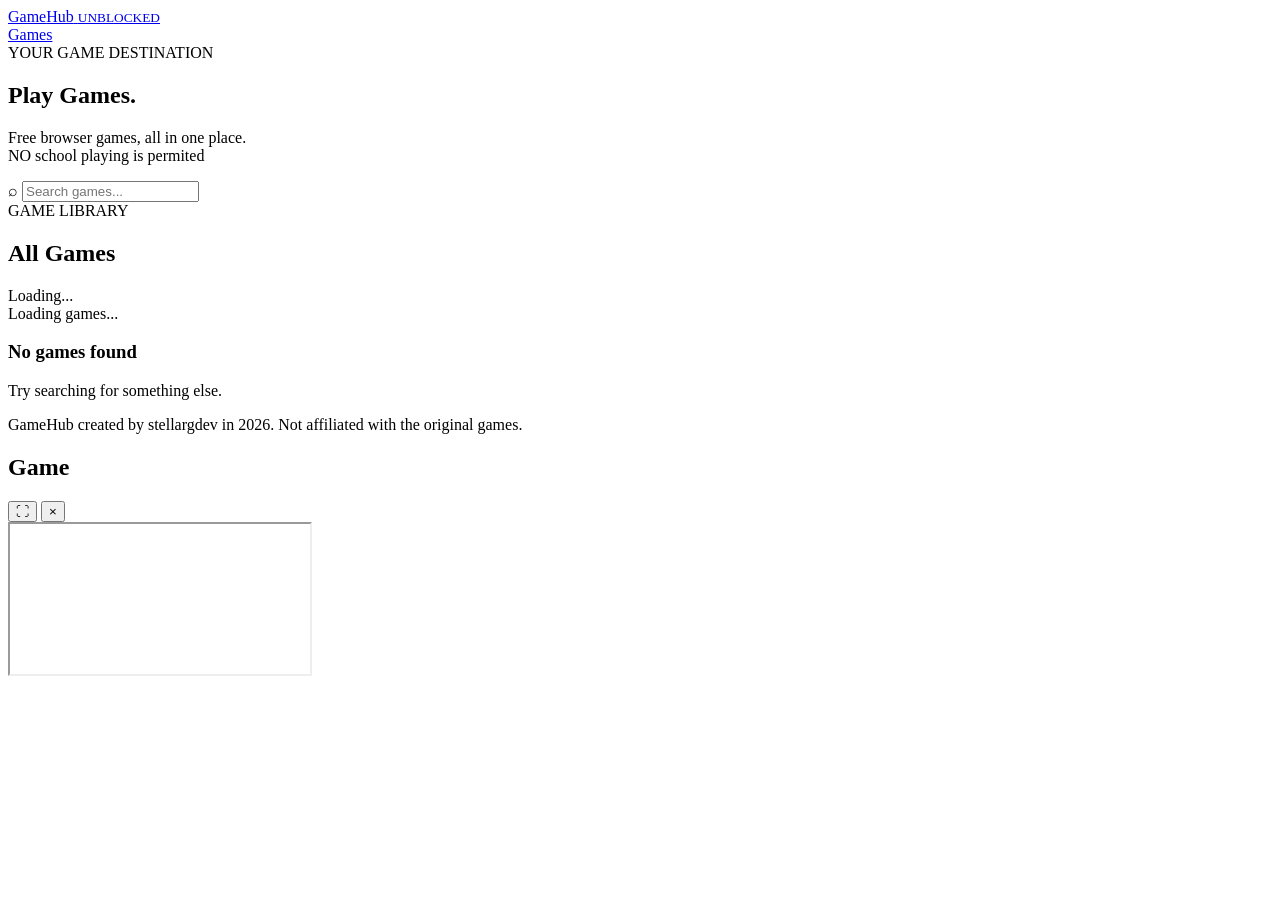
==== index.html @ fb8d049d "Create index.html" ====
<!DOCTYPE html>
<html lang="en">
<head>
    <meta charset="UTF-8">
    <meta name="viewport" content="width=device-width, initial-scale=1.0">
    <meta name="theme-color" content="#10111b">
    <title>GameHub | Unblocked Games</title>
    <link rel="stylesheet" href="./style.css">
</head>
<body>

    <header class="site-header">
        <div class="header-inner">
            <a href="./" class="logo">
                Game<span>Hub</span>
                <small>UNBLOCKED</small>
            </a>

            <nav>
                <a href="#games">Games</a>
            </nav>
        </div>
    </header>

    <main>
        <section class="hero">
            <div class="hero-content">
                <span class="hero-label">YOUR GAME DESTINATION</span>
                <h1>Play <span>Games.</span></h1>
                <p>
                    Free browser games, all in one place.
                    <br>
                    NO school playing is permited
                </p>

                <div class="search-wrapper">
                    <span class="search-icon">⌕</span>
                    <input
                        id="searchInput"
                        type="search"
                        placeholder="Search games..."
                        autocomplete="off"
                        aria-label="Search games"
                    >
                </div>
            </div>
        </section>

        <section id="games" class="games-section">
            <div class="section-title">
                <div>
                    <span class="section-label">GAME LIBRARY</span>
                    <h2>All Games</h2>
                </div>

                <span id="gameCount" class="game-count">
                    Loading...
                </span>
            </div>

            <div id="gamesGrid" class="games-grid">
                <div class="loading">Loading games...</div>
            </div>

            <div id="noResults" class="no-results hidden">
                <h3>No games found</h3>
                <p>Try searching for something else.</p>
            </div>
        </section>
    </main>

    <footer>
        <p>
            GameHub created by stellargdev in 2026.
            Not affiliated with the original games.
        </p>
    </footer>

    <!-- GAME PLAYER -->
    <div id="gameModal" class="modal hidden">

        <div id="modalBackdrop" class="modal-backdrop"></div>

        <div class="game-window">

            <div class="game-toolbar">
                <div class="player-brand">
                    <span class="player-dot"></span>
                    <h2 id="modalTitle">Game</h2>
                </div>

                <div class="toolbar-buttons">
                    <button
                        id="fullscreenButton"
                        title="Fullscreen"
                        aria-label="Fullscreen"
                    >⛶</button>

                    <button
                        id="closeButton"
                        class="close-button"
                        title="Close"
                        aria-label="Close game"
                    >×</button>
                </div>
            </div>

            <div id="iframeContainer" class="iframe-container">
                <iframe
                    id="gameFrame"
                    title="Game player"
                    allow="autoplay; fullscreen; gamepad"
                    allowfullscreen
                ></iframe>
            </div>

        </div>
    </div>

    <script src="./app.js"></script>
</body>
</html>
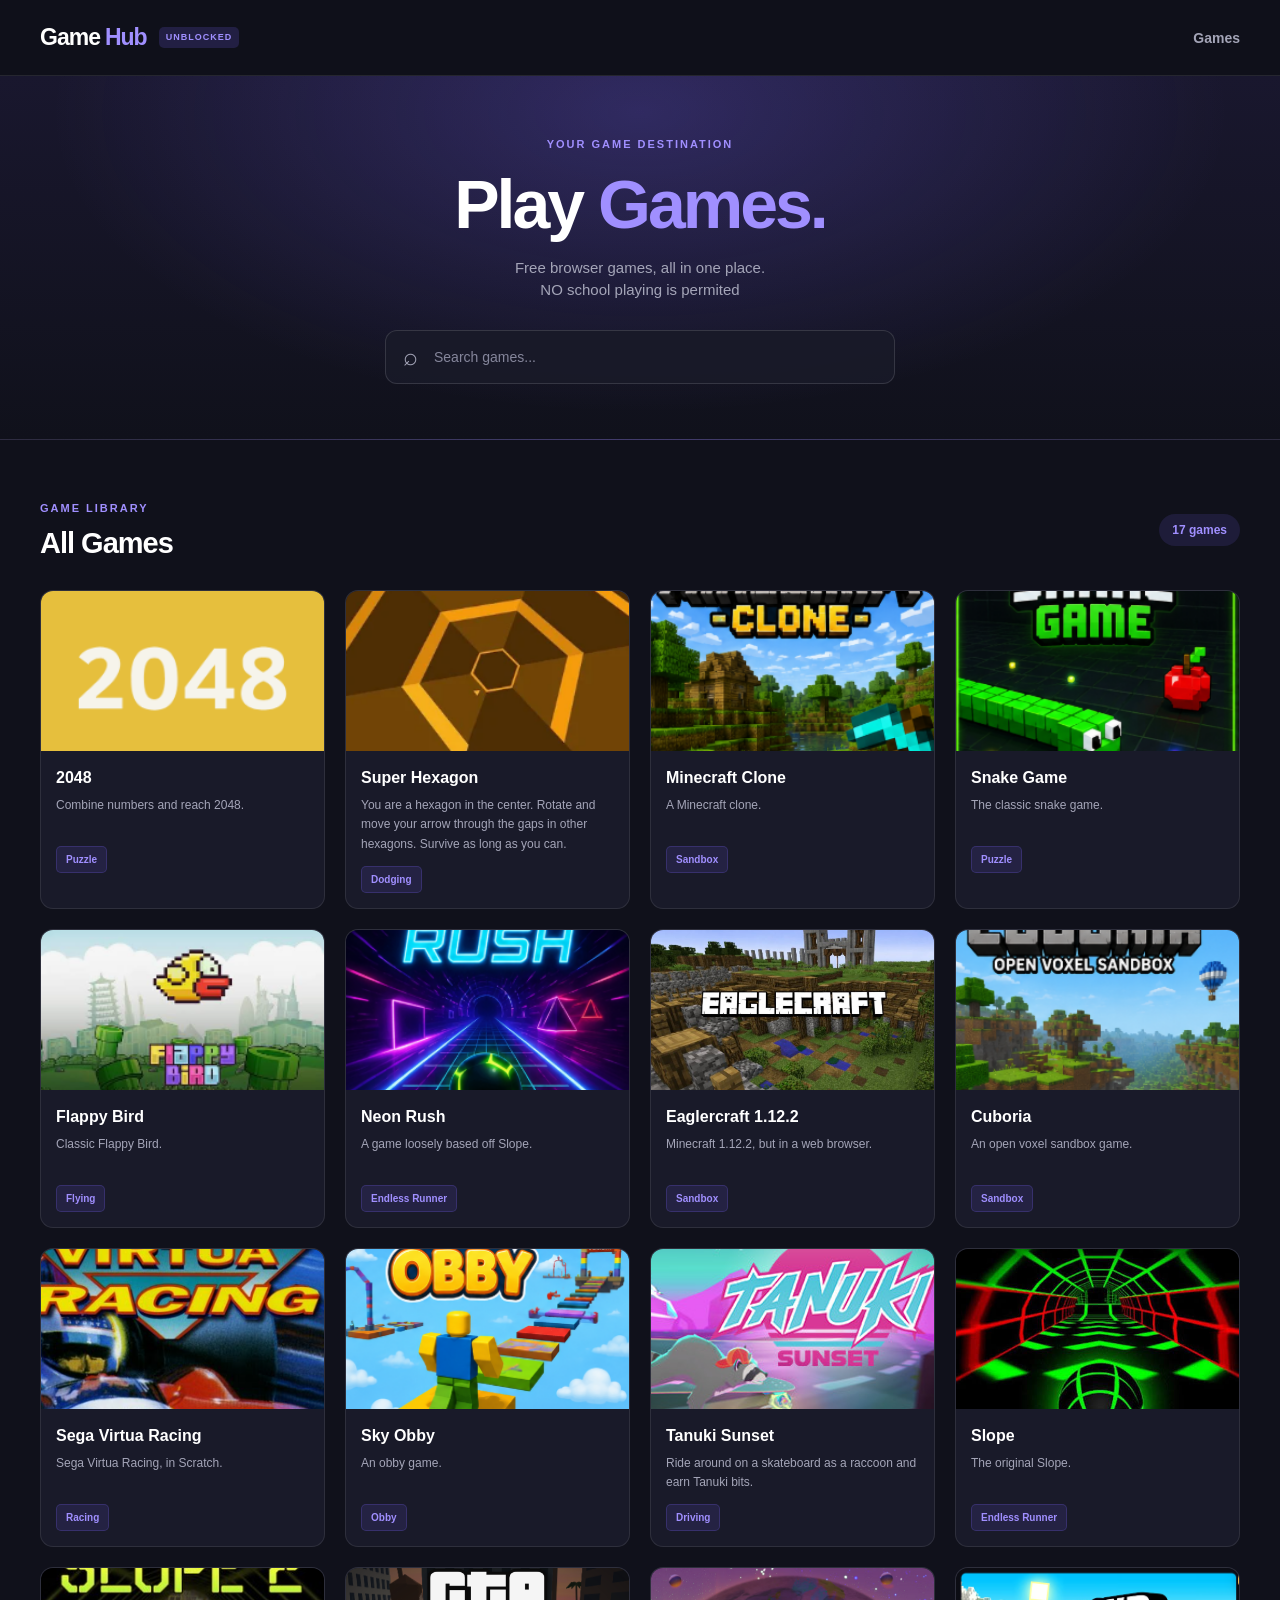
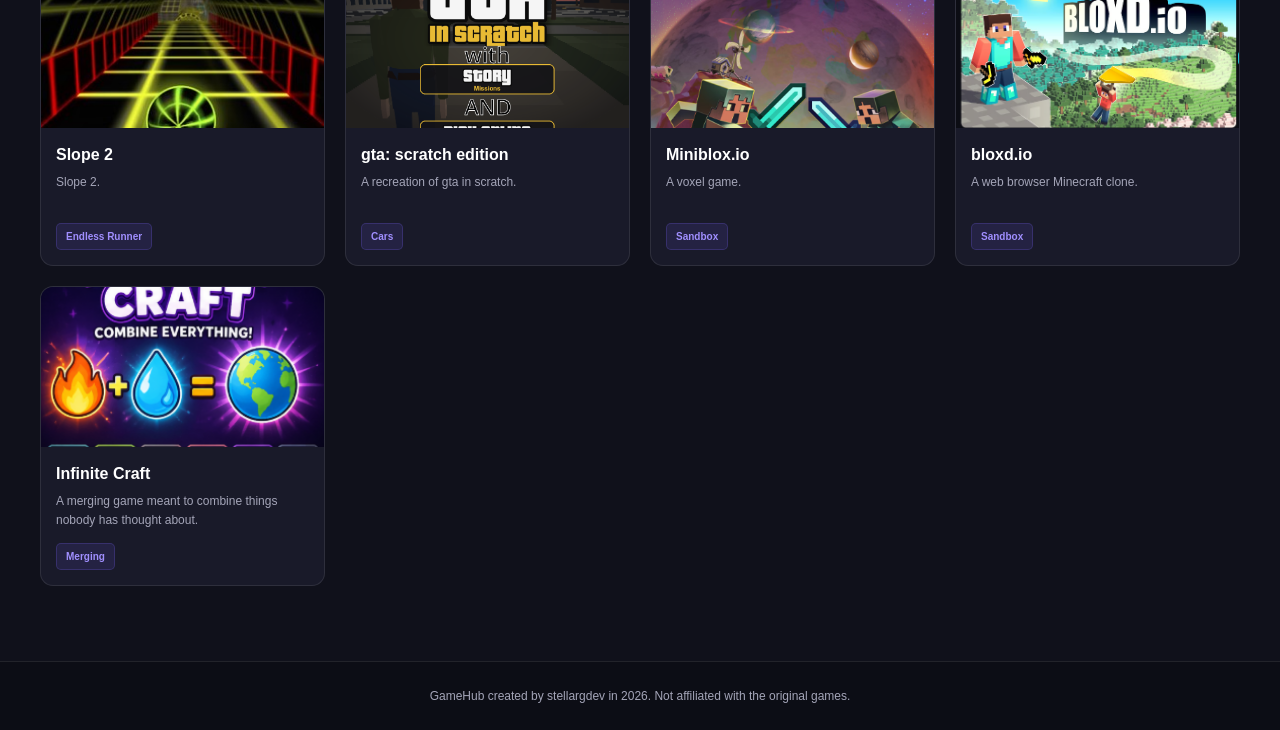
==== commit fdd80e4e: "Update index.html" ====
--- a/index.html
+++ b/index.html
@@ -4,6 +4,7 @@
 <head>
     <meta charset="UTF-8">
     <meta name="viewport" content="width=device-width, initial-scale=1.0">
+    <link rel="icon" type="image/png" href="favicon.png">
     <meta name="theme-color" content="#10111b">
     <title>GameHub | Unblocked Games</title>
     <link rel="stylesheet" href="./style.css">
--- a/style.css
+++ b/style.css
@@ -0,0 +1,576 @@
+
+/* =====================================
+   GLOBAL STYLES
+===================================== */
+
+* {
+    box-sizing: border-box;
+    margin: 0;
+    padding: 0;
+}
+
+:root {
+    --background: #10111b;
+    --surface: #191a29;
+    --surface-light: #222338;
+    --purple: #7965ff;
+    --purple-light: #a08fff;
+    --text: #ffffff;
+    --muted: #a4a5b8;
+    --border: rgba(255,255,255,0.09);
+}
+
+html {
+    scroll-behavior: smooth;
+}
+
+body {
+    min-height: 100vh;
+    background: var(--background);
+    color: var(--text);
+    font-family: Arial, Helvetica, sans-serif;
+    line-height: 1.5;
+}
+
+button,
+input {
+    font: inherit;
+}
+
+button {
+    cursor: pointer;
+}
+
+a {
+    color: inherit;
+    text-decoration: none;
+}
+
+.hidden {
+    display: none !important;
+}
+
+
+/* =====================================
+   HEADER
+===================================== */
+
+.site-header {
+    width: 100%;
+    height: 76px;
+    background: rgba(16,17,27,0.96);
+    border-bottom: 1px solid var(--border);
+    position: sticky;
+    top: 0;
+    z-index: 50;
+    backdrop-filter: blur(12px);
+}
+
+.header-inner {
+    max-width: 1250px;
+    height: 100%;
+    margin: auto;
+    padding: 0 25px;
+    display: flex;
+    justify-content: space-between;
+    align-items: center;
+}
+
+.logo {
+    display: flex;
+    align-items: center;
+    gap: 5px;
+    font-size: 23px;
+    font-weight: 900;
+    letter-spacing: -1px;
+}
+
+.logo span {
+    color: var(--purple-light);
+}
+
+.logo small {
+    margin-left: 7px;
+    padding: 4px 7px;
+    border-radius: 5px;
+    background: rgba(121,101,255,0.18);
+    color: var(--purple-light);
+    font-size: 9px;
+    letter-spacing: 1px;
+}
+
+.header-inner nav a {
+    color: var(--muted);
+    font-size: 14px;
+    font-weight: bold;
+    transition: color .2s;
+}
+
+.header-inner nav a:hover {
+    color: white;
+}
+
+
+/* =====================================
+   HERO
+===================================== */
+
+.hero {
+    min-height: 335px;
+    display: flex;
+    align-items: center;
+    justify-content: center;
+    text-align: center;
+    padding: 55px 20px;
+    background:
+        radial-gradient(
+            ellipse at 50% 10%,
+            rgba(121,101,255,0.25),
+            transparent 65%
+        ),
+        linear-gradient(180deg,#19172e,#10111b);
+    border-bottom: 1px solid var(--border);
+}
+
+.hero-content {
+    width: 100%;
+    max-width: 700px;
+}
+
+.hero-label,
+.section-label {
+    color: var(--purple-light);
+    font-size: 11px;
+    font-weight: 800;
+    letter-spacing: 2px;
+}
+
+.hero h1 {
+    margin-top: 12px;
+    font-size: clamp(42px,7vw,68px);
+    line-height: 1.1;
+    font-weight: 900;
+    letter-spacing: -3px;
+}
+
+.hero h1 span {
+    color: var(--purple-light);
+}
+
+.hero p {
+    margin-top: 15px;
+    color: var(--muted);
+    font-size: 15px;
+}
+
+
+/* =====================================
+   SEARCH BAR
+===================================== */
+
+.search-wrapper {
+    position: relative;
+    width: 100%;
+    max-width: 510px;
+    margin: 28px auto 0;
+}
+
+.search-icon {
+    position: absolute;
+    left: 18px;
+    top: 50%;
+    transform: translateY(-52%);
+    font-size: 25px;
+    color: var(--muted);
+    pointer-events: none;
+}
+
+#searchInput {
+    width: 100%;
+    height: 54px;
+    padding: 0 20px 0 48px;
+    border: 1px solid rgba(255,255,255,0.13);
+    border-radius: 12px;
+    outline: none;
+    background: rgba(25,26,41,0.95);
+    color: white;
+    font-size: 14px;
+    transition: border .2s, box-shadow .2s;
+}
+
+#searchInput::placeholder {
+    color: #85869b;
+}
+
+#searchInput:focus {
+    border-color: var(--purple);
+    box-shadow: 0 0 0 3px rgba(121,101,255,0.15);
+}
+
+
+/* =====================================
+   GAME SECTION
+===================================== */
+
+.games-section {
+    max-width: 1250px;
+    margin: auto;
+    padding: 55px 25px 75px;
+}
+
+.section-title {
+    display: flex;
+    align-items: center;
+    justify-content: space-between;
+    gap: 15px;
+    margin-bottom: 25px;
+}
+
+.section-title h2 {
+    margin-top: 3px;
+    font-size: 29px;
+    font-weight: 850;
+    letter-spacing: -1px;
+}
+
+.game-count {
+    padding: 7px 13px;
+    border-radius: 20px;
+    background: rgba(121,101,255,0.13);
+    color: var(--purple-light);
+    font-size: 12px;
+    font-weight: bold;
+}
+
+
+/* =====================================
+   GAME GRID
+===================================== */
+
+.games-grid {
+    display: grid;
+    grid-template-columns: repeat(4,minmax(0,1fr));
+    gap: 20px;
+}
+
+.game-card {
+    min-width: 0;
+    overflow: hidden;
+    border: 1px solid var(--border);
+    border-radius: 13px;
+    background: var(--surface);
+    cursor: pointer;
+    transition:
+        transform .22s ease,
+        border-color .22s ease,
+        box-shadow .22s ease;
+}
+
+.game-card:hover {
+    transform: translateY(-5px);
+    border-color: rgba(160,143,255,0.7);
+    box-shadow: 0 12px 30px rgba(0,0,0,0.25);
+}
+
+.game-card:focus-visible {
+    outline: 2px solid var(--purple-light);
+    outline-offset: 3px;
+}
+
+
+/* =====================================
+   GAME THUMBNAILS
+===================================== */
+
+.game-thumbnail {
+    width: 100%;
+    height: 160px;
+    overflow: hidden;
+    display: flex;
+    align-items: center;
+    justify-content: center;
+    background: linear-gradient(135deg,#302b75,#16182a);
+}
+
+.game-thumbnail img {
+    width: 100%;
+    height: 100%;
+    display: block;
+    object-fit: cover;
+    transition: transform .3s ease;
+}
+
+.game-card:hover .game-thumbnail img {
+    transform: scale(1.05);
+}
+
+.image-placeholder {
+    width: 100%;
+    height: 100%;
+    display: flex;
+    align-items: center;
+    justify-content: center;
+    padding: 15px;
+    text-align: center;
+    font-size: 20px;
+    font-weight: 900;
+    color: white;
+    background: linear-gradient(135deg,#302b75,#16182a);
+}
+
+
+/* =====================================
+   GAME INFORMATION
+===================================== */
+
+.game-info {
+    padding: 15px;
+}
+
+.game-info h3 {
+    overflow: hidden;
+    color: white;
+    font-size: 16px;
+    font-weight: 800;
+    text-overflow: ellipsis;
+    white-space: nowrap;
+}
+
+.game-info p {
+    min-height: 38px;
+    margin-top: 6px;
+    color: var(--muted);
+    font-size: 12px;
+    line-height: 1.6;
+}
+
+.tag {
+    display: inline-block;
+    margin-top: 12px;
+    padding: 5px 9px;
+    border: 1px solid rgba(121,101,255,0.22);
+    border-radius: 5px;
+    background: rgba(121,101,255,0.12);
+    color: var(--purple-light);
+    font-size: 10px;
+    font-weight: 800;
+}
+
+
+/* =====================================
+   EMPTY AND LOADING STATES
+===================================== */
+
+.loading {
+    grid-column: 1 / -1;
+    padding: 45px 15px;
+    color: var(--muted);
+    text-align: center;
+}
+
+.no-results {
+    padding: 55px 15px;
+    text-align: center;
+}
+
+.no-results h3 {
+    font-size: 22px;
+}
+
+.no-results p {
+    margin-top: 7px;
+    color: var(--muted);
+}
+
+
+/* =====================================
+   FOOTER
+===================================== */
+
+footer {
+    padding: 25px 20px;
+    border-top: 1px solid var(--border);
+    background: #0c0d15;
+    text-align: center;
+}
+
+footer p {
+    color: var(--muted);
+    font-size: 12px;
+}
+
+
+/* =====================================
+   GAME PLAYER MODAL
+===================================== */
+
+.modal {
+    position: fixed;
+    inset: 0;
+    z-index: 1000;
+    display: flex;
+    align-items: center;
+    justify-content: center;
+    padding: 20px;
+}
+
+.modal-backdrop {
+    position: absolute;
+    inset: 0;
+    background: rgba(0,0,0,0.85);
+    backdrop-filter: blur(7px);
+}
+
+.game-window {
+    position: relative;
+    z-index: 2;
+    display: flex;
+    flex-direction: column;
+    width: 100%;
+    max-width: 1250px;
+    height: min(85vh,850px);
+    overflow: hidden;
+    border: 1px solid rgba(255,255,255,0.15);
+    border-radius: 13px;
+    background: #08090e;
+    box-shadow: 0 20px 80px rgba(0,0,0,0.6);
+}
+
+.game-toolbar {
+    min-height: 54px;
+    display: flex;
+    align-items: center;
+    justify-content: space-between;
+    padding: 0 15px;
+    background: #191a29;
+    border-bottom: 1px solid var(--border);
+}
+
+.player-brand {
+    display: flex;
+    align-items: center;
+    gap: 10px;
+}
+
+.player-brand h2 {
+    overflow: hidden;
+    font-size: 14px;
+    text-overflow: ellipsis;
+    white-space: nowrap;
+}
+
+.player-dot {
+    width: 9px;
+    height: 9px;
+    border-radius: 50%;
+    background: #8d75ff;
+    box-shadow: 0 0 10px #8d75ff;
+}
+
+.toolbar-buttons {
+    display: flex;
+    align-items: center;
+    gap: 8px;
+}
+
+.toolbar-buttons button {
+    width: 34px;
+    height: 34px;
+    border: none;
+    border-radius: 7px;
+    background: var(--surface-light);
+    color: white;
+    font-size: 20px;
+    transition: background .2s;
+}
+
+.toolbar-buttons button:hover {
+    background: var(--purple);
+}
+
+.toolbar-buttons .close-button {
+    font-size: 25px;
+}
+
+.iframe-container {
+    flex: 1;
+    min-height: 0;
+    background: #000;
+}
+
+.iframe-container iframe {
+    display: block;
+    width: 100%;
+    height: 100%;
+    border: none;
+    background: #000;
+}
+
+.iframe-container:fullscreen {
+    width: 100vw;
+    height: 100vh;
+}
+
+
+/* =====================================
+   RESPONSIVE DESIGN
+===================================== */
+
+@media (max-width: 950px) {
+    .games-grid {
+        grid-template-columns: repeat(3,minmax(0,1fr));
+    }
+}
+
+@media (max-width: 650px) {
+    .games-grid {
+        grid-template-columns: repeat(2,minmax(0,1fr));
+        gap: 12px;
+    }
+
+    .games-section {
+        padding: 38px 14px 55px;
+    }
+
+    .game-thumbnail {
+        height: 125px;
+    }
+
+    .game-info {
+        padding: 11px;
+    }
+
+    .game-info h3 {
+        font-size: 14px;
+    }
+
+    .game-info p {
+        font-size: 11px;
+    }
+
+    .hero {
+        min-height: 310px;
+    }
+
+    .hero h1 {
+        letter-spacing: -2px;
+    }
+
+    .game-window {
+        height: 90vh;
+    }
+
+    .modal {
+        padding: 8px;
+    }
+}
+
+@media (max-width: 360px) {
+    .games-grid {
+        grid-template-columns: 1fr;
+    }
+
+    .game-thumbnail {
+        height: 175px;
+    }
+}
